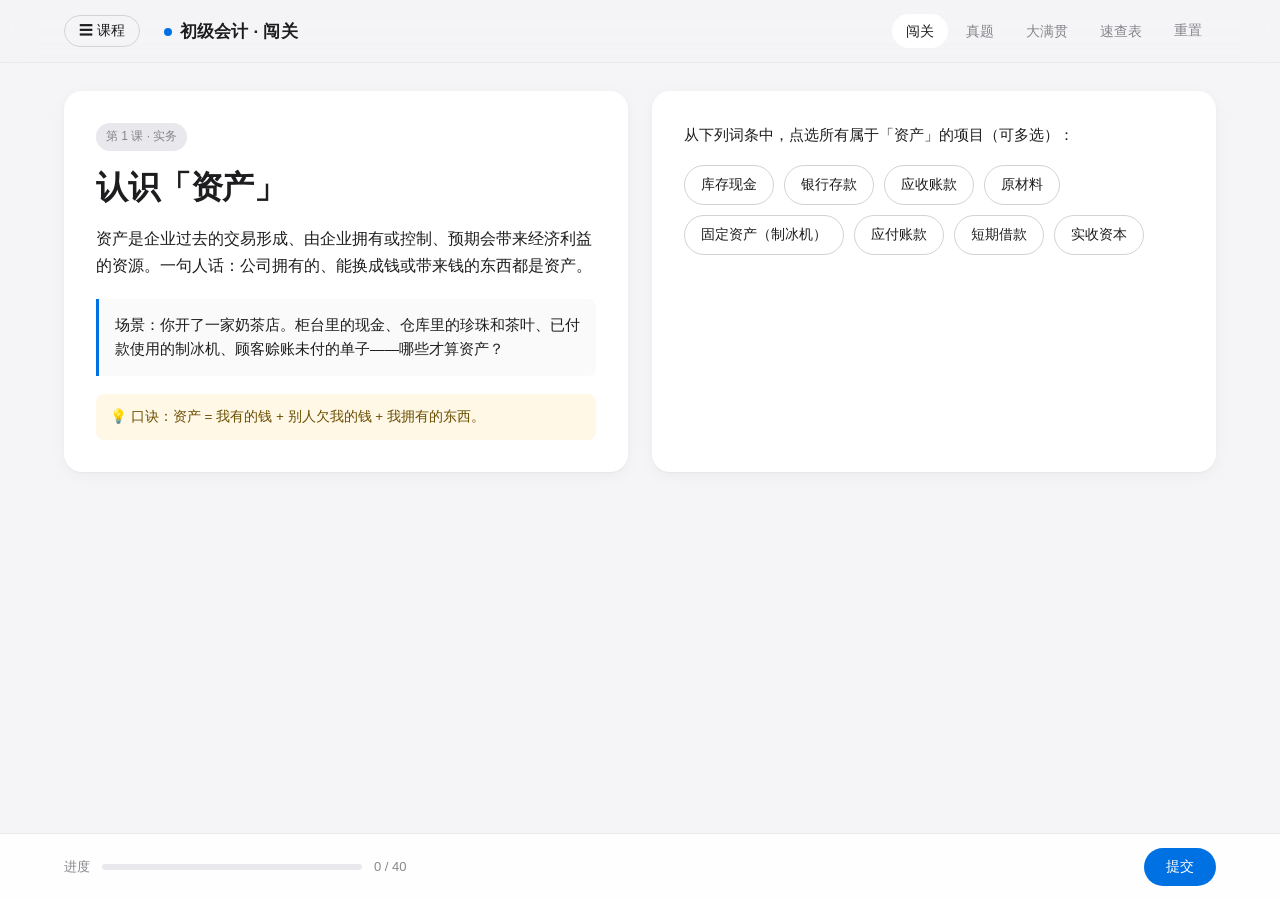
==== index.html @ 627e213c "init: kj-learn v3 static site (40 lessons + 30 exam questions + grandslam)" ====
<!DOCTYPE html>
<html lang="zh-CN">
<head>
  <meta charset="UTF-8" />
  <meta name="viewport" content="width=device-width, initial-scale=1.0" />
  <title>初级会计交互式学习 · 闯关</title>
  <meta name="description" content="初级会计《实务》与《经济法基础》微粒化交互式学习——对标 SQLBolt，免登录开箱即用。" />
  <link rel="stylesheet" href="assets/style.css" />
</head>
<body>

  <!-- 顶部导航 -->
  <header class="topbar">
    <div class="topbar-inner">
      <button class="btn btn-ghost" id="sidebar-toggle" style="padding:6px 14px;">☰ 课程</button>
      <div class="brand"><span class="dot"></span>初级会计 · 闯关</div>
      <nav class="nav-links">
        <a class="nav-link active" href="index.html">闯关</a>
        <a class="nav-link" href="exams.html">真题</a>
        <a class="nav-link" href="grandslam.html">大满贯</a>
        <a class="nav-link" href="cheatsheet.html">速查表</a>
        <button class="nav-link" id="reset-btn" title="清除本地进度">重置</button>
      </nav>
    </div>
  </header>

  <!-- 侧边课程列表 -->
  <aside class="sidebar" id="sidebar">
    <h3>课程目录</h3>
    <div id="sidebar-list"></div>
  </aside>
  <div class="sidebar-backdrop" id="sidebar-backdrop"></div>

  <!-- 主体：左右分栏 -->
  <main class="page">
    <section class="split">
      <article class="card" id="left-pane"></article>
      <article class="card">
        <div id="right-pane"></div>
        <div class="feedback" id="feedback"></div>
      </article>
    </section>
  </main>

  <!-- 底部控制栏 -->
  <div class="controlbar">
    <div class="controlbar-inner">
      <div class="progress">
        <span>进度</span>
        <div class="progress-bar"><div class="progress-fill" id="progress-fill"></div></div>
        <span id="progress-text">0 / 0</span>
      </div>
      <button class="btn btn-primary" id="submit-btn">提交</button>
      <button class="btn btn-primary" id="next-btn" hidden>下一课 →</button>
    </div>
  </div>

  <!-- 模态框容器（内容动态渲染） -->
  <div class="modal-backdrop" id="modal-backdrop"></div>

  <!-- 数据与脚本 -->
  <script src="data/lessons.js"></script>
  <script src="assets/app.js"></script>
</body>
</html>
---- assets/style.css ----
/* ============================================================
 * 初级会计学习站 · Apple-style Light Mode
 * ============================================================ */
:root {
  --bg: #f5f5f7;
  --card: #ffffff;
  --text: #1d1d1f;
  --text-sub: #86868b;
  --border: #d2d2d7;
  --border-soft: #e8e8ed;
  --accent: #0071e3;
  --accent-hover: #0077ed;
  --success: #30a14e;
  --success-soft: #e7f7ec;
  --error: #ff3b30;
  --error-soft: #ffeceb;
  --shadow-card: 0 1px 2px rgba(0, 0, 0, 0.04),
    0 4px 16px rgba(0, 0, 0, 0.04);
  --radius-lg: 18px;
  --radius-md: 12px;
  --radius-sm: 8px;
}

* { box-sizing: border-box; }

html, body {
  margin: 0;
  padding: 0;
  background: var(--bg);
  color: var(--text);
  font-family: -apple-system, BlinkMacSystemFont, 'PingFang SC',
    'Helvetica Neue', 'Microsoft YaHei', sans-serif;
  font-size: 15px;
  line-height: 1.6;
  -webkit-font-smoothing: antialiased;
  -moz-osx-font-smoothing: grayscale;
}

a { color: inherit; text-decoration: none; }
button {
  font-family: inherit;
  cursor: pointer;
  border: none;
  background: none;
  color: inherit;
  font-size: inherit;
}
button:disabled { cursor: not-allowed; opacity: 0.5; }

/* =============== 顶部导航 =============== */
.topbar {
  position: sticky;
  top: 0;
  z-index: 20;
  background: rgba(245, 245, 247, 0.82);
  backdrop-filter: saturate(180%) blur(16px);
  -webkit-backdrop-filter: saturate(180%) blur(16px);
  border-bottom: 1px solid var(--border-soft);
}
.topbar-inner {
  max-width: 1200px;
  margin: 0 auto;
  padding: 14px 24px;
  display: flex;
  align-items: center;
  gap: 24px;
}
.brand {
  font-weight: 600;
  font-size: 17px;
  letter-spacing: 0.2px;
}
.brand .dot {
  display: inline-block;
  width: 8px; height: 8px;
  border-radius: 50%;
  background: var(--accent);
  margin-right: 8px;
  transform: translateY(-1px);
}
.nav-links {
  display: flex;
  gap: 4px;
  margin-left: auto;
}
.nav-link {
  padding: 6px 14px;
  border-radius: 999px;
  font-size: 14px;
  color: var(--text-sub);
  transition: all 0.15s;
}
.nav-link:hover { color: var(--text); background: var(--border-soft); }
.nav-link.active { color: var(--text); background: #ffffff; }

/* =============== 布局：左右分栏 =============== */
.page {
  max-width: 1200px;
  margin: 0 auto;
  padding: 28px 24px 120px;
}
.split {
  display: grid;
  grid-template-columns: 1fr 1fr;
  gap: 24px;
}
@media (max-width: 860px) {
  .split { grid-template-columns: 1fr; }
}

.card {
  background: var(--card);
  border-radius: var(--radius-lg);
  box-shadow: var(--shadow-card);
  padding: 32px;
}

/* =============== 左侧：知识微粒 =============== */
.lesson-tag {
  display: inline-flex;
  align-items: center;
  gap: 6px;
  padding: 4px 10px;
  background: var(--border-soft);
  color: var(--text-sub);
  font-size: 12px;
  border-radius: 999px;
  margin-bottom: 16px;
}
.lesson-title {
  font-size: 32px;
  font-weight: 600;
  letter-spacing: -0.5px;
  line-height: 1.25;
  margin: 0 0 18px;
}
.lesson-content {
  color: var(--text);
  font-size: 15.5px;
  line-height: 1.75;
  margin-bottom: 20px;
}
.scenario-box {
  background: #fafafa;
  border-left: 3px solid var(--accent);
  border-radius: 0 var(--radius-sm) var(--radius-sm) 0;
  padding: 14px 16px;
  color: var(--text);
  font-size: 14.5px;
  line-height: 1.7;
}
.tip-box {
  margin-top: 18px;
  padding: 12px 14px;
  background: #fff8e6;
  border-radius: var(--radius-sm);
  font-size: 13.5px;
  color: #6b4e00;
}
.tip-box::before { content: '💡 '; }

/* =============== 右侧：交互沙盒 =============== */
.sandbox-prompt {
  font-size: 15px;
  color: var(--text);
  font-weight: 500;
  margin-bottom: 18px;
}

/* --- 选项通用 --- */
.options {
  display: flex;
  flex-wrap: wrap;
  gap: 10px;
}
.opt {
  padding: 10px 16px;
  background: var(--card);
  border: 1.5px solid var(--border);
  border-radius: 999px;
  font-size: 14px;
  color: var(--text);
  transition: all 0.18s ease;
  user-select: none;
}
.opt:hover:not(.locked) {
  border-color: #a1a1a6;
  transform: translateY(-1px);
}
.opt.selected {
  background: #eef6ff;
  border-color: var(--accent);
  color: var(--accent);
}
.opt.correct {
  background: var(--success-soft);
  border-color: var(--success);
  color: var(--success);
}
.opt.correct::after {
  content: ' ✓';
  font-weight: 600;
}
.opt.wrong {
  background: var(--error-soft);
  border-color: var(--error);
  color: var(--error);
}
.opt.locked { cursor: default; }

/* --- 单选题选项竖排 --- */
.single-list {
  display: flex;
  flex-direction: column;
  gap: 10px;
}
.single-list .opt {
  border-radius: var(--radius-md);
  text-align: left;
  padding: 12px 16px;
}

/* --- 分录组装 --- */
.journal {
  display: flex;
  flex-direction: column;
  gap: 12px;
}
.slot {
  display: grid;
  grid-template-columns: 60px 1fr 120px;
  gap: 10px;
  align-items: center;
  padding: 10px 12px;
  border: 1.5px solid var(--border);
  border-radius: var(--radius-md);
  background: var(--card);
  transition: border-color 0.18s;
}
.slot.correct { border-color: var(--success); background: var(--success-soft); }
.slot.wrong   { border-color: var(--error);   background: var(--error-soft); }
.slot-side {
  font-weight: 600;
  color: var(--text);
  text-align: center;
}
.slot select,
.slot input {
  width: 100%;
  border: 1px solid var(--border);
  border-radius: var(--radius-sm);
  padding: 8px 10px;
  font-size: 14px;
  background: #fff;
  color: var(--text);
  font-family: inherit;
}
.slot select:focus,
.slot input:focus {
  outline: none;
  border-color: var(--accent);
  box-shadow: 0 0 0 3px rgba(0, 113, 227, 0.15);
}
.slot input[type=number] { text-align: right; }

/* --- 抖动动画 --- */
@keyframes shake {
  0%, 100% { transform: translateX(0); }
  20%      { transform: translateX(-6px); }
  40%      { transform: translateX(6px); }
  60%      { transform: translateX(-4px); }
  80%      { transform: translateX(4px); }
}
.shake { animation: shake 0.35s ease-in-out; }

/* =============== 反馈区 =============== */
.feedback {
  margin-top: 20px;
  padding: 12px 14px;
  border-radius: var(--radius-sm);
  font-size: 14px;
  line-height: 1.6;
  display: none;
}
.feedback.show { display: block; }
.feedback.success {
  background: var(--success-soft);
  color: var(--success);
  border: 1px solid #b8e3c5;
}
.feedback.error {
  background: var(--error-soft);
  color: var(--error);
  border: 1px solid #ffbfbc;
}

/* =============== 底部控制栏 =============== */
.controlbar {
  position: fixed;
  left: 0; right: 0; bottom: 0;
  background: rgba(255, 255, 255, 0.88);
  backdrop-filter: saturate(180%) blur(18px);
  -webkit-backdrop-filter: saturate(180%) blur(18px);
  border-top: 1px solid var(--border-soft);
  z-index: 30;
}
.controlbar-inner {
  max-width: 1200px;
  margin: 0 auto;
  padding: 14px 24px;
  display: flex;
  align-items: center;
  gap: 16px;
}
.progress {
  flex: 1;
  display: flex;
  align-items: center;
  gap: 12px;
  color: var(--text-sub);
  font-size: 13px;
}
.progress-bar {
  flex: 1;
  max-width: 260px;
  height: 6px;
  background: var(--border-soft);
  border-radius: 999px;
  overflow: hidden;
}
.progress-fill {
  height: 100%;
  background: var(--accent);
  transition: width 0.3s ease;
}
.btn {
  padding: 10px 22px;
  border-radius: 999px;
  font-size: 14px;
  font-weight: 500;
  transition: all 0.15s;
}
.btn-primary {
  background: var(--accent);
  color: #fff;
}
.btn-primary:hover:not(:disabled) { background: var(--accent-hover); }
.btn-ghost {
  background: transparent;
  color: var(--text);
  border: 1px solid var(--border);
}
.btn-ghost:hover { background: var(--border-soft); }

/* =============== 侧边课程列表 =============== */
.sidebar {
  position: fixed;
  top: 0; left: 0;
  width: 280px;
  height: 100vh;
  background: #fafafc;
  border-right: 1px solid var(--border-soft);
  transform: translateX(-100%);
  transition: transform 0.25s ease;
  z-index: 40;
  overflow-y: auto;
  padding: 20px 16px;
}
.sidebar.open { transform: translateX(0); }
.sidebar h3 {
  margin: 8px 8px 14px;
  font-size: 13px;
  color: var(--text-sub);
  font-weight: 500;
  letter-spacing: 0.5px;
  text-transform: uppercase;
}
.sidebar .section-head {
  margin: 16px 8px 6px;
  font-size: 12px;
  color: var(--text-sub);
  font-weight: 600;
}
.sidebar-item {
  display: flex;
  align-items: center;
  gap: 8px;
  padding: 10px 12px;
  border-radius: var(--radius-sm);
  font-size: 14px;
  color: var(--text);
  cursor: pointer;
  transition: background 0.15s;
}
.sidebar-item:hover { background: var(--border-soft); }
.sidebar-item.active { background: #e8f0fe; color: var(--accent); font-weight: 500; }
.sidebar-item.locked { color: var(--text-sub); cursor: not-allowed; }
.sidebar-item .check {
  width: 18px;
  height: 18px;
  border-radius: 50%;
  border: 1.5px solid var(--border);
  display: flex;
  align-items: center;
  justify-content: center;
  font-size: 11px;
  color: #fff;
  flex-shrink: 0;
}
.sidebar-item.done .check {
  background: var(--success);
  border-color: var(--success);
}
.sidebar-item.done .check::after { content: '✓'; }

.sidebar-backdrop {
  position: fixed; inset: 0;
  background: rgba(0, 0, 0, 0.28);
  z-index: 35;
  opacity: 0;
  pointer-events: none;
  transition: opacity 0.2s;
}
.sidebar-backdrop.show { opacity: 1; pointer-events: auto; }

/* =============== 错题清算模态框 =============== */
.modal-backdrop {
  position: fixed; inset: 0;
  background: rgba(29, 29, 31, 0.55);
  backdrop-filter: blur(10px);
  -webkit-backdrop-filter: blur(10px);
  z-index: 50;
  display: none;
  align-items: center;
  justify-content: center;
  padding: 24px;
}
.modal-backdrop.show { display: flex; }
.modal {
  background: var(--card);
  border-radius: 24px;
  max-width: 560px;
  width: 100%;
  max-height: 86vh;
  overflow-y: auto;
  padding: 36px 36px 28px;
  box-shadow: 0 24px 64px rgba(0, 0, 0, 0.18);
}
.modal h2 {
  font-size: 26px;
  margin: 0 0 10px;
  letter-spacing: -0.4px;
}
.modal p.sub {
  color: var(--text-sub);
  margin: 0 0 20px;
}
.modal-footer {
  display: flex;
  gap: 10px;
  justify-content: flex-end;
  margin-top: 24px;
  padding-top: 18px;
  border-top: 1px solid var(--border-soft);
}

/* =============== 速查表 =============== */
.cheatsheet {
  max-width: 980px;
  margin: 0 auto;
  padding: 40px 24px 80px;
}
.cheatsheet h1 {
  font-size: 32px;
  letter-spacing: -0.5px;
  margin: 0 0 6px;
}
.cheatsheet .lead {
  color: var(--text-sub);
  margin: 0 0 32px;
}
.cheatsheet h2 {
  font-size: 20px;
  margin: 32px 0 12px;
}
.cheatsheet table {
  width: 100%;
  border-collapse: collapse;
  background: var(--card);
  border-radius: var(--radius-md);
  overflow: hidden;
  box-shadow: var(--shadow-card);
  font-size: 14px;
}
.cheatsheet th,
.cheatsheet td {
  padding: 12px 14px;
  text-align: left;
  border-bottom: 1px solid var(--border-soft);
  vertical-align: top;
}
.cheatsheet th {
  background: #fafafa;
  font-weight: 600;
  color: var(--text);
}
.cheatsheet tr:last-child td { border-bottom: none; }
.cheatsheet code {
  background: #f3f3f5;
  padding: 2px 6px;
  border-radius: 4px;
  font-size: 13px;
  font-family: 'SF Mono', Menlo, Consolas, monospace;
}

@media print {
  body { background: #fff; }
  .topbar, .controlbar, .sidebar, .sidebar-backdrop { display: none !important; }
  .cheatsheet { max-width: 100%; padding: 0; }
  .cheatsheet table { box-shadow: none; border: 1px solid #999; }
  .cheatsheet th, .cheatsheet td { border-bottom: 1px solid #ccc; }
}

/* =============== 完成屏 =============== */
.done-screen {
  text-align: center;
  padding: 60px 24px;
}
.done-screen h1 {
  font-size: 36px;
  letter-spacing: -0.6px;
  margin: 0 0 10px;
}
.done-screen p { color: var(--text-sub); margin: 0 0 24px; }


/* ============================================================
 * v2 新增：拖拽题 / 真题 / 科目分组 / 清算徽章
 * ============================================================ */

/* --- 侧边栏：科目大组 & 清算徽章 --- */
.subject-head {
  margin: 18px 12px 6px;
  padding: 8px 10px;
  font-size: 13px;
  font-weight: 600;
  color: #fff;
  background: linear-gradient(135deg, #0a84ff, #5e5ce6);
  border-radius: 8px;
  letter-spacing: 0.5px;
}
.subject-head:first-child { margin-top: 6px; }

.section-head {
  display: flex;
  align-items: center;
  justify-content: space-between;
  gap: 8px;
}
.sec-badge {
  font-size: 11px;
  padding: 2px 8px;
  border-radius: 10px;
  font-weight: 500;
}
.sec-badge.done {
  background: #e4f7e7;
  color: #1d8f3a;
}
.sec-badge.warn {
  background: #fff3cd;
  color: #8a6d1e;
}

/* --- 拖拽题 --- */
.drag-area {
  display: flex;
  flex-direction: column;
  gap: 16px;
}
.drag-pool {
  display: flex;
  flex-wrap: wrap;
  gap: 8px;
  padding: 12px;
  background: #fafafc;
  border: 1px dashed #d2d2d7;
  border-radius: 10px;
  min-height: 60px;
}
.drag-chip {
  padding: 8px 14px;
  background: #fff;
  border: 1px solid #d2d2d7;
  border-radius: 20px;
  cursor: grab;
  font-size: 14px;
  user-select: none;
  transition: transform 0.12s, box-shadow 0.12s;
}
.drag-chip:hover {
  box-shadow: 0 2px 6px rgba(0,0,0,0.08);
  transform: translateY(-1px);
}
.drag-chip.dragging {
  opacity: 0.4;
  cursor: grabbing;
}

.drag-zones {
  display: grid;
  grid-template-columns: 1fr 1fr;
  gap: 12px;
}
.drop-zone {
  min-height: 140px;
  padding: 12px;
  border: 2px dashed #d2d2d7;
  border-radius: 10px;
  background: #fff;
  display: flex;
  flex-direction: column;
  gap: 6px;
  transition: background 0.15s, border-color 0.15s;
}
.drop-zone.over {
  background: #eef6ff;
  border-color: #0a84ff;
}
.zone-label {
  font-weight: 600;
  font-size: 14px;
  color: #86868b;
  margin-bottom: 4px;
  text-align: center;
  letter-spacing: 2px;
}
.drop-zone .drag-chip {
  border-radius: 8px;
  background: #f5f5f7;
}
.drag-hint {
  font-size: 12px;
  color: #86868b;
  text-align: center;
}

/* --- 真题页 --- */
.exam-item {
  padding: 20px 0;
  border-bottom: 1px solid #e5e5ea;
}
.exam-item:last-of-type { border-bottom: none; }

.exam-meta {
  font-size: 12px;
  margin-bottom: 6px;
}
.exam-stem {
  font-size: 15px;
  line-height: 1.6;
  margin-bottom: 12px;
  color: #1d1d1f;
}
.exam-opts {
  display: flex;
  flex-direction: column;
  gap: 8px;
}
.exam-opt {
  display: flex;
  align-items: flex-start;
  gap: 10px;
  padding: 10px 14px;
  border: 1px solid #d2d2d7;
  border-radius: 10px;
  cursor: pointer;
  transition: background 0.12s, border-color 0.12s;
  font-size: 14px;
  line-height: 1.5;
}
.exam-opt:hover { background: #fafafc; }
.exam-opt.picked {
  background: #eef6ff;
  border-color: #0a84ff;
}
.exam-opt input { margin-top: 4px; }
.opt-mark {
  font-weight: 600;
  color: #0a84ff;
  min-width: 20px;
}

.exam-result { margin-top: 10px; }
.result-ok {
  padding: 8px 12px;
  background: #e4f7e7;
  color: #1d8f3a;
  border-radius: 8px;
  font-size: 13px;
}
.result-bad {
  padding: 8px 12px;
  background: #ffeaec;
  color: #c0392b;
  border-radius: 8px;
  font-size: 13px;
}
.exam-explain {
  margin-top: 6px;
  padding: 10px 12px;
  background: #fafafc;
  border-left: 3px solid #0a84ff;
  border-radius: 4px;
  font-size: 13px;
  line-height: 1.6;
  color: #3a3a3c;
}

.summary-box {
  text-align: center;
  padding: 20px;
  background: linear-gradient(135deg, #f5f5f7, #eef6ff);
  border-radius: 12px;
}
.summary-big {
  font-size: 36px;
  font-weight: 700;
  color: #0a84ff;
  margin-bottom: 8px;
}


/* pool 与 drop-zone 共用 zone-label，但 pool 里标签靠左 */
.drag-pool { display: flex; flex-direction: column; gap: 6px; }
.drag-pool .zone-label { text-align: left; letter-spacing: 0; }
.zone-body {
  display: flex;
  flex-wrap: wrap;
  gap: 8px;
  min-height: 40px;
}
.drag-chip.correct {
  background: #e4f7e7 !important;
  border-color: #1d8f3a !important;
  color: #1d8f3a;
}
.drag-chip.wrong {
  background: #ffeaec !important;
  border-color: #c0392b !important;
  color: #c0392b;
}


/* =============== v3 · 严格多选 =============== */
.options-multi .opt {
  position: relative;
}
.options-multi .opt.selected {
  border-color: var(--accent);
  background: rgba(0, 113, 227, 0.08);
}
.options-multi .opt.selected .opt-mark {
  background: var(--accent);
  color: #fff;
}
.multi-hint {
  font-size: 13px;
  margin-bottom: 10px;
  padding: 8px 12px;
  background: #fff8e6;
  border-radius: var(--radius-sm);
  border: 1px solid #ffe39a;
}

/* =============== v3 · 真题页逐题布局 =============== */
.exam-item {
  border: 1px solid var(--border-soft);
  border-radius: var(--radius-md);
  padding: 18px 20px;
  margin-bottom: 16px;
  background: #fafafc;
  transition: border-color .2s;
}
.exam-item[data-confirmed="1"] {
  background: #fff;
  border-color: var(--border);
}
.exam-meta { font-size: 12px; margin-bottom: 6px; }
.exam-stem { font-weight: 500; margin: 4px 0 12px; line-height: 1.6; }
.exam-opts { display: flex; flex-direction: column; gap: 8px; }
.exam-opt {
  display: flex; align-items: center; gap: 10px;
  padding: 10px 14px;
  border: 1px solid var(--border-soft);
  border-radius: var(--radius-sm);
  background: #fff;
  cursor: pointer;
  user-select: none;
  transition: all .15s;
}
.exam-opt input[type=checkbox] { width: 16px; height: 16px; accent-color: var(--accent); }
.exam-opt .opt-mark {
  width: 26px; height: 26px; border-radius: 50%;
  background: var(--border-soft); color: var(--text-sub);
  display: inline-flex; align-items: center; justify-content: center;
  font-weight: 600; font-size: 13px;
  flex-shrink: 0;
}
.exam-opt.picked {
  border-color: var(--accent);
  background: rgba(0, 113, 227, 0.06);
}
.exam-opt.picked .opt-mark { background: var(--accent); color: #fff; }
.exam-peritem-actions { margin-top: 12px; display: flex; gap: 8px; }
.btn-small { padding: 6px 14px; font-size: 13px; }
.exam-result { margin-top: 10px; }
.exam-result .result-ok {
  padding: 10px 14px; border-radius: var(--radius-sm);
  background: var(--success-soft); color: var(--success);
  font-weight: 500;
}
.exam-result .result-bad {
  padding: 10px 14px; border-radius: var(--radius-sm);
  background: var(--error-soft); color: var(--error);
  font-weight: 500;
}
.exam-result .result-mock {
  padding: 10px 14px; border-radius: var(--radius-sm);
  background: #f0f0f5; color: var(--text-sub);
  font-size: 13px;
}
.exam-explain {
  margin-top: 8px; padding: 10px 14px;
  background: #fafaff; border-left: 3px solid var(--accent);
  border-radius: 4px; font-size: 13px; color: var(--text-sub);
  line-height: 1.6;
}
.summary-box {
  text-align: center; padding: 24px;
  background: #fff; border: 1px solid var(--border-soft);
  border-radius: var(--radius-md);
}
.summary-big {
  font-size: 40px; font-weight: 700;
  color: var(--accent); margin-bottom: 6px;
}

/* =============== v3 · 机考模式 Toggle 与状态栏 =============== */
.mock-toggle {
  display: inline-flex; align-items: center; gap: 6px;
  padding: 4px 10px; border: 1px solid var(--border);
  border-radius: 20px; font-size: 13px;
  cursor: pointer; user-select: none;
  margin-left: 12px;
  background: #fff;
}
.mock-toggle input { margin: 0; }
.mock-bar {
  position: sticky; top: 52px; z-index: 15;
  background: #1d1d1f; color: #fff;
  padding: 10px 0;
  box-shadow: 0 2px 8px rgba(0,0,0,.15);
}
.mock-bar-inner {
  max-width: 980px; margin: 0 auto; padding: 0 20px;
  display: flex; align-items: center; gap: 14px;
}
.mock-tag {
  background: var(--error); color: #fff;
  padding: 3px 10px; border-radius: 12px;
  font-size: 12px; font-weight: 600;
  letter-spacing: .5px;
}
.mock-timer {
  font-family: ui-monospace, 'SF Mono', Menlo, monospace;
  font-size: 22px; font-weight: 700;
  color: #ffcc00;
  letter-spacing: 2px;
  flex: 0 0 auto;
}
.mock-bar .btn { padding: 6px 14px; font-size: 13px; }
.mock-bar .btn-ghost { border-color: #555; color: #fff; background: transparent; }
.mock-bar .btn-ghost:hover { background: rgba(255,255,255,.1); }
.mock-bar #mock-exit { margin-left: auto; }

/* 机考模式下隐藏所有即时反馈与解析 */
body.mock-mode .feedback-bar,
body.mock-mode .tip-box,
body.mock-mode .solution-box,
body.mock-mode .exam-result .result-ok,
body.mock-mode .exam-result .result-bad,
body.mock-mode .exam-explain {
  display: none !important;
}
body.mock-mode .exam-opt.picked { background: rgba(0,113,227,0.04); }

/* =============== v3 · 悬浮计算器 =============== */
.calc-panel {
  position: fixed; right: 24px; bottom: 24px;
  width: 260px; z-index: 30;
  background: #1d1d1f; color: #fff;
  border-radius: 14px; padding: 14px;
  box-shadow: 0 10px 30px rgba(0,0,0,.3);
}
.calc-head {
  display: flex; justify-content: space-between; align-items: center;
  font-size: 13px; color: #ccc; margin-bottom: 8px;
}
.calc-head button {
  color: #fff; font-size: 20px; line-height: 1;
  width: 24px; height: 24px; border-radius: 50%;
}
.calc-head button:hover { background: rgba(255,255,255,.1); }
#calc-display {
  width: 100%; padding: 10px 12px;
  background: #000; color: #fff; border: none; border-radius: 8px;
  font-family: ui-monospace, 'SF Mono', Menlo, monospace;
  font-size: 22px; text-align: right;
  margin-bottom: 10px;
}
.calc-keys {
  display: grid; grid-template-columns: repeat(4, 1fr); gap: 6px;
}
.calc-keys button {
  padding: 12px 0; background: #2c2c2e; color: #fff;
  border-radius: 8px; font-size: 16px; font-weight: 500;
  transition: background .1s;
}
.calc-keys button:hover { background: #3a3a3c; }
.calc-keys button.eq { background: var(--accent); }
.calc-keys button.eq:hover { background: var(--accent-hover); }

/* =============== v3 · 大满贯账套页面 =============== */
.gs-phase {
  display: none;
  padding: 20px 0;
}
.gs-phase.active { display: block; }
.gs-stepper {
  display: flex; gap: 8px; margin-bottom: 20px;
  padding: 8px; background: #fff; border-radius: var(--radius-md);
  border: 1px solid var(--border-soft); overflow-x: auto;
}
.gs-step-btn {
  flex: 1 1 auto; min-width: 120px;
  padding: 10px 14px;
  border-radius: var(--radius-sm);
  background: transparent; color: var(--text-sub);
  font-size: 13px; font-weight: 500;
  white-space: nowrap;
  transition: all .15s;
}
.gs-step-btn.active {
  background: var(--accent); color: #fff;
  box-shadow: 0 2px 6px rgba(0,113,227,.25);
}
.gs-step-btn.done::before {
  content: '✓ '; color: var(--success);
}
.gs-step-btn.active.done::before { color: #fff; }
.gs-doc {
  border: 1px solid var(--border); border-radius: var(--radius-md);
  padding: 20px; margin-bottom: 16px; background: #fff;
}
.gs-doc-title {
  font-weight: 600; margin-bottom: 4px;
  display: flex; align-items: center; gap: 8px;
}
.gs-doc-title .gs-tag {
  background: var(--accent); color: #fff;
  padding: 2px 10px; border-radius: 10px;
  font-size: 11px; font-weight: 600;
}
.gs-doc-body {
  color: var(--text-sub); font-size: 14px;
  line-height: 1.7; margin-bottom: 14px;
}
.gs-entry-table {
  width: 100%; border-collapse: collapse;
  margin-top: 10px;
}
.gs-entry-table th, .gs-entry-table td {
  border: 1px solid var(--border-soft);
  padding: 8px 10px; font-size: 14px;
  text-align: left;
}
.gs-entry-table th {
  background: #fafafc; font-weight: 500;
  font-size: 13px; color: var(--text-sub);
}
.gs-entry-table select, .gs-entry-table input {
  width: 100%; padding: 6px 8px;
  border: 1px solid var(--border-soft);
  border-radius: 6px; font-size: 13px;
  background: #fff;
}
.gs-entry-table tr.row-correct td { background: var(--success-soft); }
.gs-entry-table tr.row-wrong td { background: var(--error-soft); }
.gs-balance-card {
  background: #fff; border: 1px solid var(--border);
  border-radius: var(--radius-md); padding: 20px; margin-bottom: 16px;
}
.gs-balance-card h3 {
  margin: 0 0 12px; font-size: 16px;
  padding-bottom: 8px; border-bottom: 2px solid var(--accent);
}
.gs-balance-card table {
  width: 100%; border-collapse: collapse; font-size: 13px;
}
.gs-balance-card table td {
  padding: 5px 10px; border-bottom: 1px dashed var(--border-soft);
}
.gs-balance-card table td.amount {
  text-align: right; font-family: ui-monospace, 'SF Mono', Menlo, monospace;
}
.gs-balance-card tr.total td {
  font-weight: 700; border-top: 2px solid var(--text);
  border-bottom: none; padding-top: 8px;
}
.gs-hint {
  background: #fff8e6; border: 1px solid #ffe39a;
  padding: 12px 16px; border-radius: var(--radius-sm);
  font-size: 13px; margin-bottom: 16px;
  color: #8a6d00; line-height: 1.6;
}
.gs-hint b { color: #5a4a00; }
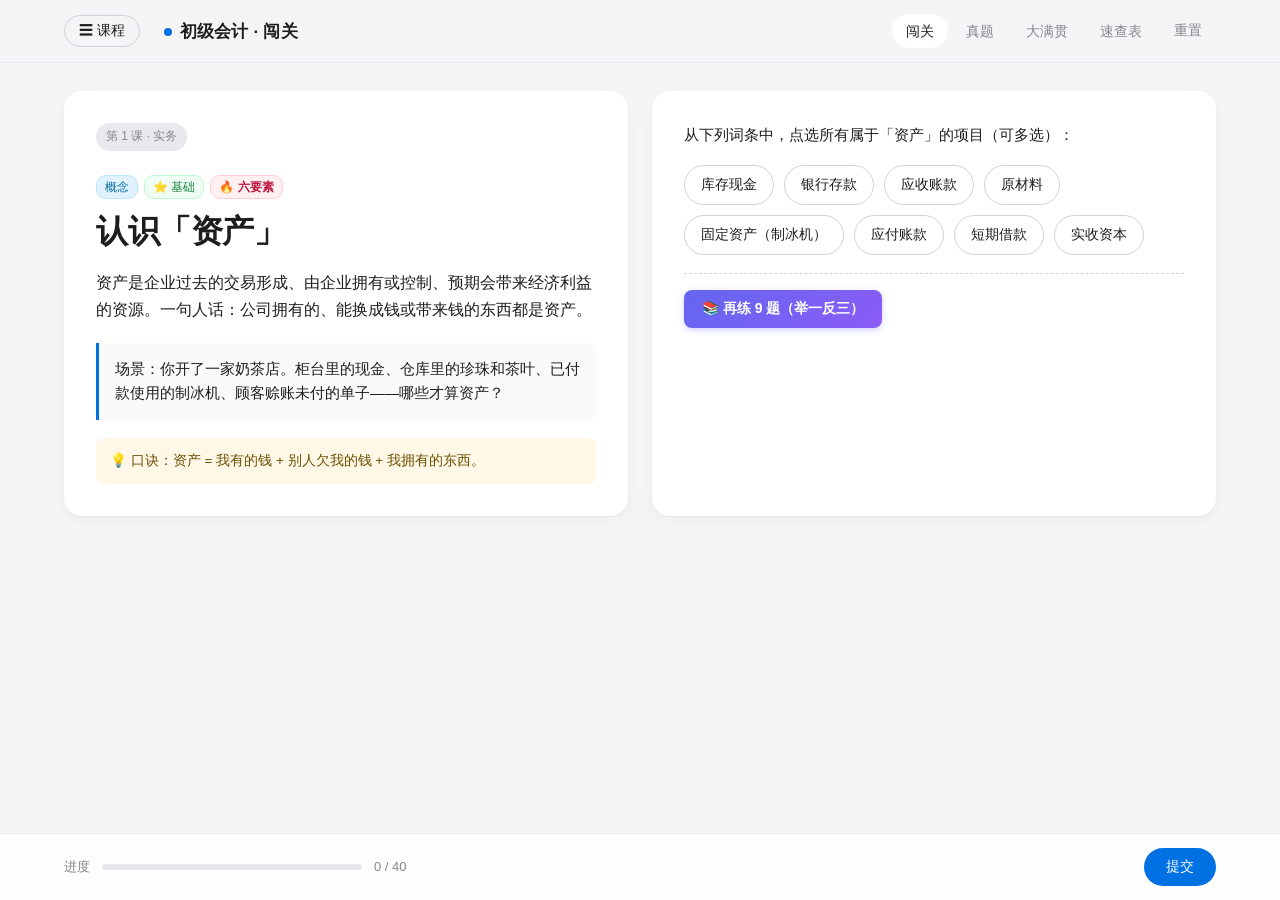
==== commit 7b65708f: "feat(v4): tags + practice mode - Add three-dim tag system (type/level/hot) per TAGS.md - Tag all 40 " ====
--- a/index.html
+++ b/index.html
@@ -60,6 +60,7 @@
 
   <!-- 数据与脚本 -->
   <script src="data/lessons.js"></script>
+  <script src="data/practice.js"></script>
   <script src="assets/app.js"></script>
 </body>
 </html>
--- a/assets/style.css
+++ b/assets/style.css
@@ -1025,3 +1025,159 @@
   color: #8a6d00; line-height: 1.6;
 }
 .gs-hint b { color: #5a4a00; }
+
+
+/* =========================================================
+ * v2 新增：标签条
+ * ========================================================= */
+.tag-bar {
+  display: flex; flex-wrap: wrap; gap: 6px;
+  margin: 8px 0 12px;
+}
+.tag {
+  display: inline-block;
+  padding: 2px 8px;
+  font-size: 12px;
+  border-radius: 10px;
+  background: #eef2ff;
+  color: #475569;
+  border: 1px solid #e2e8f0;
+  line-height: 18px;
+}
+.tag-type    { background: #e0f2fe; color: #0369a1; border-color: #bae6fd; }
+.tag-level-basic   { background: #f0fdf4; color: #15803d; border-color: #bbf7d0; }
+.tag-level-improve { background: #fffbeb; color: #b45309; border-color: #fde68a; }
+.tag-level-exam    { background: #fef2f2; color: #b91c1c; border-color: #fecaca; }
+.tag-hot     { background: #f5f3ff; color: #6d28d9; border-color: #ddd6fe; }
+.tag-hot-fire { background: #fff1f2; color: #be123c; border-color: #fecdd3; font-weight: 600; }
+
+/* =========================================================
+ * v2 新增：练习模式入口按钮
+ * ========================================================= */
+.practice-entry {
+  margin-top: 18px;
+  padding-top: 16px;
+  border-top: 1px dashed #cbd5e1;
+}
+.practice-entry-empty {
+  color: #94a3b8;
+  font-size: 13px;
+  font-style: italic;
+}
+.practice-btn {
+  background: linear-gradient(135deg, #6366f1, #8b5cf6);
+  color: #fff;
+  border: none;
+  padding: 10px 18px;
+  border-radius: 8px;
+  font-size: 14px;
+  font-weight: 600;
+  cursor: pointer;
+  transition: transform 0.15s, box-shadow 0.15s;
+  box-shadow: 0 2px 6px rgba(99,102,241,0.3);
+}
+.practice-btn:hover {
+  transform: translateY(-1px);
+  box-shadow: 0 4px 12px rgba(99,102,241,0.4);
+}
+
+/* =========================================================
+ * v2 新增：练习模式弹层
+ * ========================================================= */
+.practice-modal-overlay {
+  position: fixed; inset: 0;
+  background: rgba(15, 23, 42, 0.55);
+  display: flex; align-items: center; justify-content: center;
+  z-index: 9999;
+  animation: fadeIn 0.2s;
+}
+@keyframes fadeIn { from { opacity:0 } to { opacity:1 } }
+.practice-modal {
+  background: #fff;
+  width: min(720px, 92vw);
+  max-height: 88vh;
+  border-radius: 12px;
+  box-shadow: 0 20px 60px rgba(0,0,0,0.3);
+  display: flex; flex-direction: column;
+  overflow: hidden;
+}
+.practice-modal-header {
+  display: flex; align-items: flex-start; justify-content: space-between;
+  padding: 16px 20px;
+  border-bottom: 1px solid #e2e8f0;
+  background: linear-gradient(135deg, #f5f3ff, #eef2ff);
+}
+.practice-modal-title { font-size: 16px; font-weight: 700; color: #1e293b; }
+.practice-modal-sub   { font-size: 12px; color: #64748b; margin-top: 4px; }
+.practice-modal-close {
+  background: transparent; border: 1px solid #cbd5e1;
+  padding: 4px 10px; border-radius: 6px; cursor: pointer;
+  color: #475569; font-size: 12px;
+}
+.practice-modal-close:hover { background: #f1f5f9; }
+
+.practice-modal-body {
+  padding: 20px;
+  overflow-y: auto;
+  flex: 1;
+}
+.practice-q-prompt {
+  font-size: 15px;
+  line-height: 1.6;
+  color: #0f172a;
+  margin: 8px 0 14px;
+  font-weight: 500;
+}
+.practice-opts {
+  display: flex; flex-direction: column; gap: 8px;
+}
+.practice-opt {
+  display: flex; align-items: flex-start; gap: 10px;
+  padding: 10px 14px;
+  border: 1px solid #e2e8f0;
+  border-radius: 8px;
+  cursor: pointer;
+  transition: background 0.1s, border-color 0.1s;
+  font-size: 14px;
+  color: #334155;
+}
+.practice-opt:hover { background: #f8fafc; border-color: #cbd5e1; }
+.practice-opt input { margin-top: 3px; }
+.practice-opt.opt-correct { background: #f0fdf4; border-color: #86efac; color: #15803d; }
+.practice-opt.opt-wrong   { background: #fef2f2; border-color: #fca5a5; color: #b91c1c; }
+
+.practice-feedback {
+  margin-top: 14px;
+  padding: 12px 14px;
+  border-radius: 8px;
+  font-size: 13px;
+  line-height: 1.6;
+  display: none;
+}
+.practice-feedback.fb-ok   { display: block; background: #f0fdf4; color: #15803d; border-left: 4px solid #22c55e; }
+.practice-feedback.fb-err  { display: block; background: #fef2f2; color: #b91c1c; border-left: 4px solid #ef4444; }
+.practice-feedback.fb-warn { display: block; background: #fffbeb; color: #b45309; border-left: 4px solid #f59e0b; }
+
+.practice-modal-foot {
+  padding: 12px 20px;
+  border-top: 1px solid #e2e8f0;
+  display: flex; gap: 10px; justify-content: flex-end;
+  background: #f8fafc;
+}
+.practice-modal-foot button {
+  padding: 8px 18px;
+  border-radius: 6px;
+  font-size: 14px;
+  cursor: pointer;
+  border: none;
+}
+.practice-modal-foot .btn-secondary {
+  background: #fff; color: #475569; border: 1px solid #cbd5e1;
+}
+.practice-modal-foot .btn-secondary:hover:not(:disabled) { background: #f1f5f9; }
+.practice-modal-foot .btn-secondary:disabled { opacity: 0.4; cursor: not-allowed; }
+.practice-modal-foot .btn-primary {
+  background: linear-gradient(135deg, #6366f1, #8b5cf6);
+  color: #fff;
+}
+.practice-modal-foot .btn-primary:disabled { opacity: 0.6; cursor: not-allowed; }
